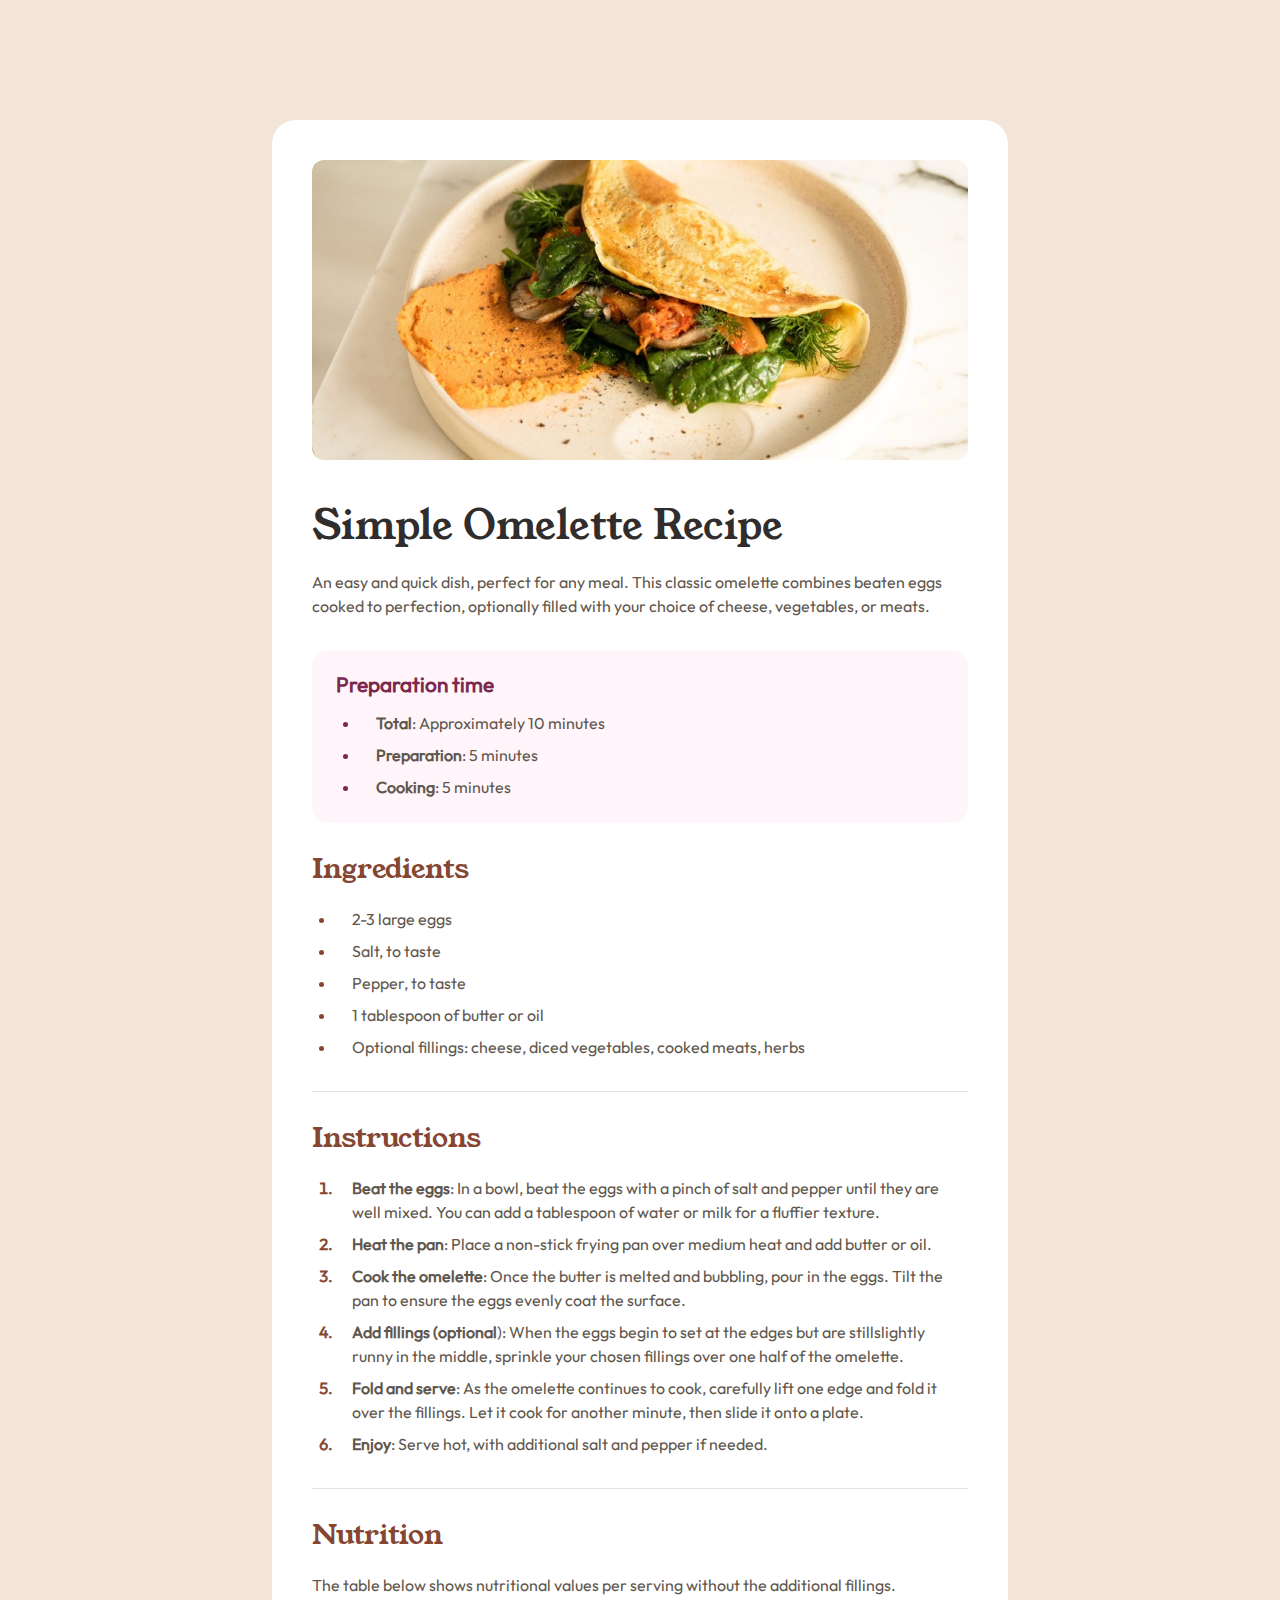
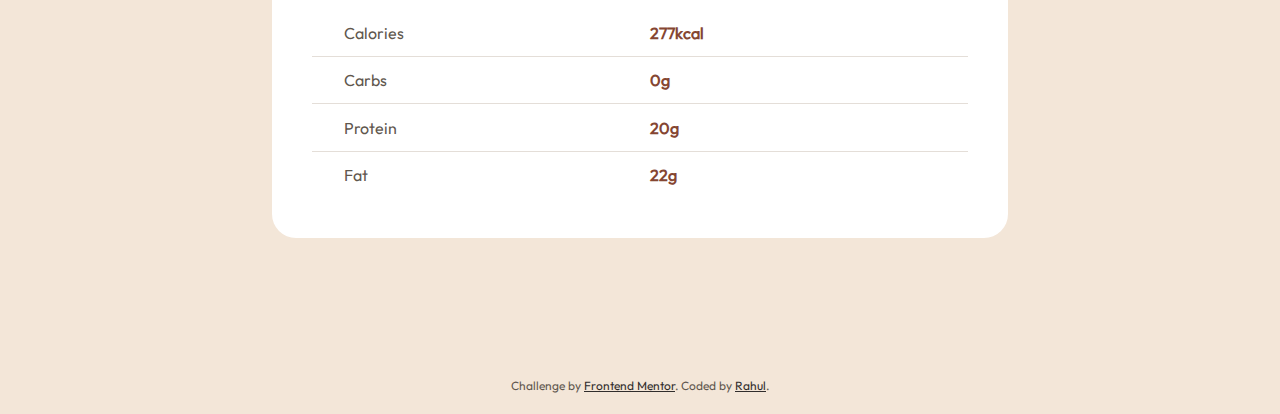
==== index.html @ 94bfe473 "First commit: Adding project to GitHub" ====
<!DOCTYPE html>
<html lang="en">
  <head>
    <meta charset="UTF-8" />
    <meta name="viewport" content="width=device-width, initial-scale=1.0" />
    <!-- displays site properly based on user's device -->

    <link
      rel="icon"
      type="image/png"
      sizes="32x32"
      href="./assets/images/favicon-32x32.png"
    />

    <title>Frontend Mentor | Recipe page</title>
    <link rel="stylesheet" href="style.css" />
  </head>
  <body>
    <div class="site-container">
      <header class="site-section site-hero">
        <img
          src="assets/images/image-omelette.jpeg"
          class="site-hero-img"
          alt="Photo of an omelette"
        />
      </header>
      <article class="site-section site-copy">
        <div class="site-copy-header">
          <h1>Simple Omelette Recipe</h1>
        </div>
        <main>
          <p>
            An easy and quick dish, perfect for any meal. This classic omelette
            combines beaten eggs cooked to perfection, optionally filled with
            your choice of cheese, vegetables, or meats.
          </p>

          <div class="content-slab">
            <h3>Preparation time</h3>
            <ul>
              <li><strong>Total</strong>: Approximately 10 minutes</li>
              <li><strong>Preparation</strong>: 5 minutes</li>
              <li><strong>Cooking</strong>: 5 minutes</li>
            </ul>
          </div>

          <h2>Ingredients</h2>
          <ul>
            <li>2-3 large eggs</li>
            <li>Salt, to taste</li>
            <li>Pepper, to taste</li>
            <li>1 tablespoon of butter or oil</li>
            <li>
              Optional fillings: cheese, diced vegetables, cooked meats, herbs
            </li>
          </ul>

          <hr />

          <h2>Instructions</h2>
          <ol>
            <li>
              <strong>Beat the eggs</strong>: In a bowl, beat the eggs with a
              pinch of salt and pepper until they are well mixed. You can add a
              tablespoon of water or milk for a fluffier texture.
            </li>
            <li>
              <strong>Heat the pan</strong>: Place a non-stick frying pan over
              medium heat and add butter or oil.
            </li>
            <li>
              <strong>Cook the omelette</strong>: Once the butter is melted and
              bubbling, pour in the eggs. Tilt the pan to ensure the eggs evenly
              coat the surface.
            </li>
            <li>
              <strong>Add fillings (optional</strong>): When the eggs begin to
              set at the edges but are stillslightly runny in the middle,
              sprinkle your chosen fillings over one half of the omelette.
            </li>
            <li>
              <strong>Fold and serve</strong>: As the omelette continues to
              cook, carefully lift one edge and fold it over the fillings. Let
              it cook for another minute, then slide it onto a plate.
            </li>
            <li>
              <strong>Enjoy</strong>: Serve hot, with additional salt and pepper
              if needed.
            </li>
          </ol>

          <hr />

          <h2>Nutrition</h2>
          <p>
            The table below shows nutritional values per serving without the
            additional fillings.
          </p>
          <table>
            <tr>
              <th>Calories</th>
              <td>277kcal</td>
            </tr>
            <tr>
              <th>Carbs</th>
              <td>0g</td>
            </tr>
            <tr>
              <th>Protein</th>
              <td>20g</td>
            </tr>
            <tr>
              <th>Fat</th>
              <td>22g</td>
            </tr>
          </table>
        </main>
      </article>
    </div>
    <footer class="attribution">
      <p>
        Challenge by
        <a
          href="https://www.frontendmentor.io?ref=challenge"
          target="_blank"
          rel="noopener"
          >Frontend Mentor</a
        >. Coded by
        <a href="https://github.com/c99rahul" target="_blank" rel="noopener"
          >Rahul</a
        >.
      </p>
    </footer>
  </body>
</html>
---- style.css ----
:root {
  --global-leading: 150%;
  --global-font-size: 100%;

  --primary-font: "Outfit", sans-serif;
  --secondary-font: "Young Serif", serif;

  --container-width: 46em;
  --container-space-inner: 2em;
  --container-space-outer-block: 7.5em;
  --container-radius: 1.5em;

  --para-space: 1.5em;

  --h1-font-size: 2.25em;
  --h2-font-size: 1.75em;
  --h1-h2-space-top: 1rem;
  --h1-h2-space-bottom: 1.5rem;

  --h3-font-size: 1.3em;
  --h3-space-top: 1em;
  --h3-space-bottom: 1rem;

  --list-space-left-outer: 1.5em;
  --list-space-left-inner: 1em;
  --list-space-gap: 0.5em;

  --table-space-inline: 0.7em;
  --table-space-block: 2em;

  --header-img-radius: 0.75em;

  --slab-space-outer-block: 2em;
  --slab-space-inner: 1.5em;
  --slab-radius: 1em;

  --hr-space: 2em;

  --credits-space-inner: 1em;
  --credits-font-size: 75%;

  --color-primary-white: hsl(0 0% 100%);
  --color-primary-eggshell: hsl(30 54% 90%);

  --color-secondary-rose-white: hsl(330 100% 98%);
  --color-secondary-light-grey: hsl(30 18% 87%);
  --color-secondary-dark-charcoal: hsl(24 5% 18%);
  --color-secondary-wenge-brown: hsl(30 10% 34%);

  --color-accent-nutmeg: hsl(14 45% 36%);
  --color-accent-dark-raspberry: hsl(332 51% 32%);

  font-size: var(--global-font-size);
}

/* Font setup */
@font-face {
  font-family: "Young Serif";
  font-style: normal;
  font-weight: 400;
  font-display: swap;
  src: url(assets/fonts/young-serif/YoungSerif-Regular.ttf) format("truetype");
}
@font-face {
  font-family: "Outfit";
  font-style: normal;
  font-weight: 400;
  font-display: swap;
  src: url(assets/fonts/outfit/Outfit-VariableFont_wght.ttf) format("truetype");
}

/*
 * Basic reset
 * @link https://github.com/c99rahul/base-css
 */
*,
*::before,
*::after {
  box-sizing: border-box;
}
html,
body,
div,
span,
header,
main,
footer,
article,
aside,
section,
nav,
p,
blockquote,
pre,
h1,
h2,
h3,
h4,
h5,
h6,
a,
abbr,
acronym,
cite,
code,
dfn,
em,
q,
strong,
samp,
var,
time,
mark,
small,
del,
ins,
sub,
sup,
kbd,
tt,
s,
strike,
big,
img,
audio,
video,
figure,
figcaption,
form,
input,
textarea,
button,
select,
option,
optgroup,
label,
fieldset,
legend,
datalist,
keygen,
progress,
meter,
ul,
ol,
li,
dl,
dt,
dd,
table,
caption,
tbody,
tfoot,
thead,
tr,
th,
td,
object,
iframe,
embed,
br,
hr,
canvas {
  margin: 0;
  padding: 0;
  font: inherit;
  text-align: inherit;
  vertical-align: baseline;
}

/* Responsive images */
img {
  max-width: 100%;
  height: auto;
}

/* Typography */
body {
  font: 1em / var(--global-leading) var(--primary-font);
  color: var(--color-secondary-wenge-brown);
  background-color: var(--color-primary-eggshell);
}

b,
strong {
  font-weight: bold;
}

p:not(:last-child) {
  margin-bottom: var(--para-space);
}

h1,
h2 {
  font-family: var(--secondary-font);
  margin-top: var(--h1-h2-space-top);
  margin-bottom: var(--h1-h2-space-bottom);
}
h2,
h3 {
  color: var(--color-accent-nutmeg);
}
h1,
h2,
h3 {
  line-height: 1;
}
h1:first-child,
h2:first-child,
h3:first-child {
  margin-top: 0;
}
h1 {
  color: var(--color-secondary-dark-charcoal);
  font-size: var(--h1-font-size);
}
h2 {
  font-size: var(--h2-font-size);
}
h3 {
  font-weight: bold;
  font-size: var(--h3-font-size);
  margin-top: var(--h3-space-top);
  margin-bottom: var(--h3-space-bottom);
}

ul,
ol {
  margin-left: var(--list-space-left-outer);
}
li {
  padding-left: var(--list-space-left-inner);
}
li + li {
  margin-top: var(--list-space-gap);
}
li::marker {
  color: var(--color-accent-nutmeg);
  font-weight: bold;
}

table {
  width: 100%;
}
td,
tr,
table {
  border-collapse: collapse;
}
tr + tr {
  border-top: 1px solid var(--color-secondary-light-grey);
}
/* <Padding-tweaks> */
th {
  padding: var(--table-space-inline) var(--table-space-inline)
    var(--table-space-inline) var(--table-space-block);
}
td {
  padding: var(--table-space-inline) var(--table-space-block)
    var(--table-space-inline) 0;
}
tr:first-child th,
tr:first-child td {
  padding-top: 0;
}
/* </Padding-tweaks> */
td {
  font-weight: bold;
  color: var(--color-accent-nutmeg);
}
th {
  color: inherit;
}

hr {
  height: 1px;
  border-width: 0;
  margin: var(--hr-space) 0;
  background-color: var(--color-secondary-light-grey);
}

/* Containers */
.site-container {
  background-color: var(--color-primary-white);
  max-width: var(--container-width);
}

.site-copy {
  padding: var(--container-space-inner);
}

.content-slab {
  padding: var(--slab-space-inner);
  margin-top: var(--slab-space-outer-block);
  margin-bottom: var(--slab-space-outer-block);
  background-color: var(--color-secondary-rose-white);
  border-radius: var(--slab-radius);
}
.content-slab h3 {
  color: var(--color-accent-dark-raspberry);
  margin-top: 0;
}
.content-slab li::marker {
  color: var(--color-accent-dark-raspberry);
}

.attribution {
  padding: var(--credits-space-inner);
  text-align: center;
}
.attribution p {
  font-size: var(--credits-font-size);
}
.attribution a {
  color: var(--color-secondary-dark-charcoal);
}

/* Desktop-only media settings */
@media only screen and (min-width: 48em) {
  :root {
    --container-space-inner: 2.5em;
    --h1-font-size: 2.5em;
  }

  body {
    background-image: none;
  }

  td {
    padding-left: var(--table-space-block);
  }

  .site-container {
    margin: var(--container-space-outer-block) auto;
    border-radius: var(--container-radius);
  }

  .site-copy,
  .site-hero {
    padding: var(--container-space-inner);
  }

  .site-hero {
    padding-bottom: 0;
  }

  .site-hero-img {
    border-radius: var(--header-img-radius);
  }
}
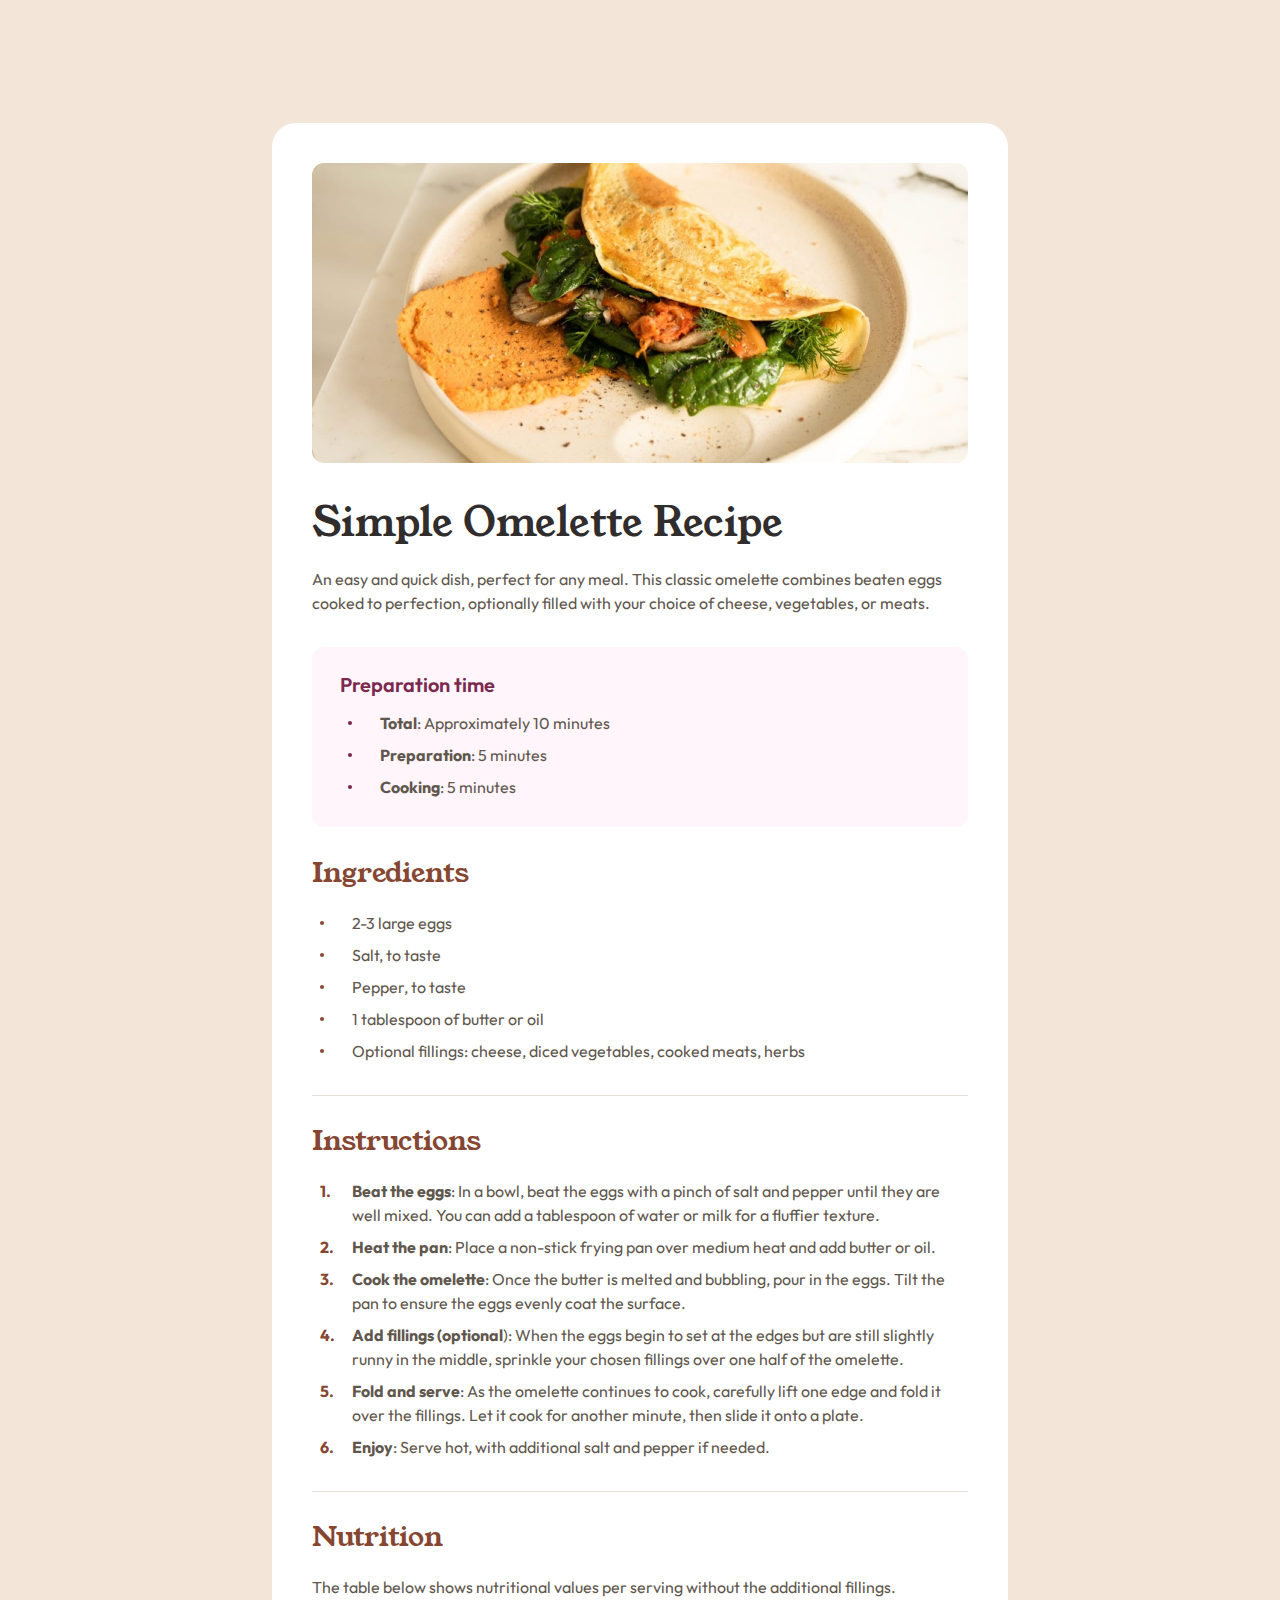
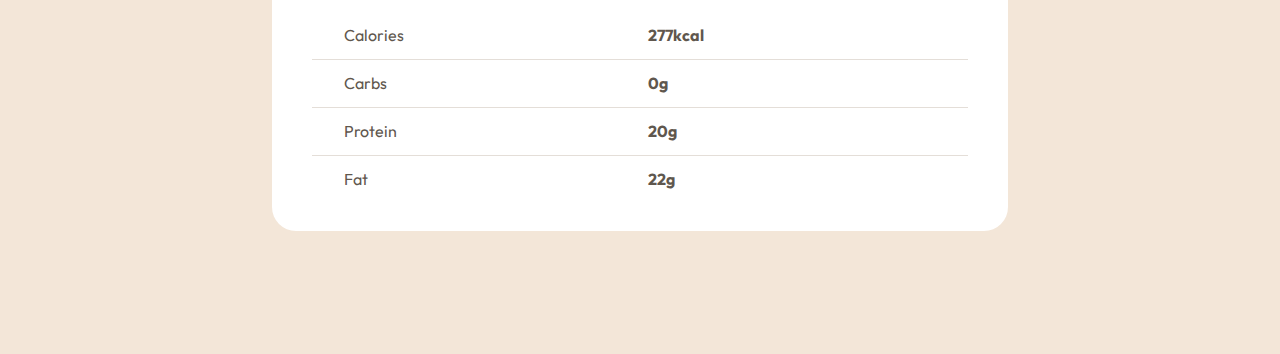
==== commit a14fbb01: "Adding the updated code with a Sass workflow" ====
--- a/index.html
+++ b/index.html
@@ -17,119 +17,114 @@
   </head>
   <body>
     <div class="site-container">
-      <header class="site-section site-hero">
+      <header class="site-hero">
         <img
           src="assets/images/image-omelette.jpeg"
           class="site-hero-img"
           alt="Photo of an omelette"
         />
       </header>
-      <article class="site-section site-copy">
-        <div class="site-copy-header">
-          <h1>Simple Omelette Recipe</h1>
-        </div>
-        <main>
-          <p>
-            An easy and quick dish, perfect for any meal. This classic omelette
-            combines beaten eggs cooked to perfection, optionally filled with
-            your choice of cheese, vegetables, or meats.
-          </p>
+      <main>
+        <article class="site-copy">
+          <header class="site-copy-header">
+            <h1 class="site-copy-title">Simple Omelette Recipe</h1>
+          </header>
+          <div class="site-copy-content">
+            <p>
+              An easy and quick dish, perfect for any meal. This classic
+              omelette combines beaten eggs cooked to perfection, optionally
+              filled with your choice of cheese, vegetables, or meats.
+            </p>
 
-          <div class="content-slab">
-            <h3>Preparation time</h3>
-            <ul>
-              <li><strong>Total</strong>: Approximately 10 minutes</li>
-              <li><strong>Preparation</strong>: 5 minutes</li>
-              <li><strong>Cooking</strong>: 5 minutes</li>
-            </ul>
+            <section class="content-slab">
+              <h3>Preparation time</h3>
+              <ul>
+                <li><strong>Total</strong>: Approximately 10 minutes</li>
+                <li><strong>Preparation</strong>: 5 minutes</li>
+                <li><strong>Cooking</strong>: 5 minutes</li>
+              </ul>
+            </section>
+
+            <section>
+              <h2>Ingredients</h2>
+              <ul>
+                <li>2-3 large eggs</li>
+                <li>Salt, to taste</li>
+                <li>Pepper, to taste</li>
+                <li>1 tablespoon of butter or oil</li>
+                <li>
+                  Optional fillings: cheese, diced vegetables, cooked meats,
+                  herbs
+                </li>
+              </ul>
+            </section>
+            <hr />
+
+            <section>
+              <h2>Instructions</h2>
+              <ol>
+                <li>
+                  <strong>Beat the eggs</strong>: In a bowl, beat the eggs with
+                  a pinch of salt and pepper until they are well mixed. You can
+                  add a tablespoon of water or milk for a fluffier texture.
+                </li>
+                <li>
+                  <strong>Heat the pan</strong>: Place a non-stick frying pan
+                  over medium heat and add butter or oil.
+                </li>
+                <li>
+                  <strong>Cook the omelette</strong>: Once the butter is melted
+                  and bubbling, pour in the eggs. Tilt the pan to ensure the
+                  eggs evenly coat the surface.
+                </li>
+                <li>
+                  <strong>Add fillings (optional</strong>): When the eggs begin
+                  to set at the edges but are still slightly runny in the
+                  middle, sprinkle your chosen fillings over one half of the
+                  omelette.
+                </li>
+                <li>
+                  <strong>Fold and serve</strong>: As the omelette continues to
+                  cook, carefully lift one edge and fold it over the fillings.
+                  Let it cook for another minute, then slide it onto a plate.
+                </li>
+                <li>
+                  <strong>Enjoy</strong>: Serve hot, with additional salt and
+                  pepper if needed.
+                </li>
+              </ol>
+            </section>
+
+            <hr />
+
+            <section>
+              <h2>Nutrition</h2>
+              <p>
+                The table below shows nutritional values per serving without the
+                additional fillings.
+              </p>
+              <table>
+                <tr>
+                  <th>Calories</th>
+                  <td>277kcal</td>
+                </tr>
+                <tr>
+                  <th>Carbs</th>
+                  <td>0g</td>
+                </tr>
+                <tr>
+                  <th>Protein</th>
+                  <td>20g</td>
+                </tr>
+                <tr>
+                  <th>Fat</th>
+                  <td>22g</td>
+                </tr>
+              </table>
+            </section>
           </div>
-
-          <h2>Ingredients</h2>
-          <ul>
-            <li>2-3 large eggs</li>
-            <li>Salt, to taste</li>
-            <li>Pepper, to taste</li>
-            <li>1 tablespoon of butter or oil</li>
-            <li>
-              Optional fillings: cheese, diced vegetables, cooked meats, herbs
-            </li>
-          </ul>
-
-          <hr />
-
-          <h2>Instructions</h2>
-          <ol>
-            <li>
-              <strong>Beat the eggs</strong>: In a bowl, beat the eggs with a
-              pinch of salt and pepper until they are well mixed. You can add a
-              tablespoon of water or milk for a fluffier texture.
-            </li>
-            <li>
-              <strong>Heat the pan</strong>: Place a non-stick frying pan over
-              medium heat and add butter or oil.
-            </li>
-            <li>
-              <strong>Cook the omelette</strong>: Once the butter is melted and
-              bubbling, pour in the eggs. Tilt the pan to ensure the eggs evenly
-              coat the surface.
-            </li>
-            <li>
-              <strong>Add fillings (optional</strong>): When the eggs begin to
-              set at the edges but are stillslightly runny in the middle,
-              sprinkle your chosen fillings over one half of the omelette.
-            </li>
-            <li>
-              <strong>Fold and serve</strong>: As the omelette continues to
-              cook, carefully lift one edge and fold it over the fillings. Let
-              it cook for another minute, then slide it onto a plate.
-            </li>
-            <li>
-              <strong>Enjoy</strong>: Serve hot, with additional salt and pepper
-              if needed.
-            </li>
-          </ol>
-
-          <hr />
-
-          <h2>Nutrition</h2>
-          <p>
-            The table below shows nutritional values per serving without the
-            additional fillings.
-          </p>
-          <table>
-            <tr>
-              <th>Calories</th>
-              <td>277kcal</td>
-            </tr>
-            <tr>
-              <th>Carbs</th>
-              <td>0g</td>
-            </tr>
-            <tr>
-              <th>Protein</th>
-              <td>20g</td>
-            </tr>
-            <tr>
-              <th>Fat</th>
-              <td>22g</td>
-            </tr>
-          </table>
-        </main>
-      </article>
+        </article>
+      </main>
     </div>
-    <footer class="attribution">
-      <p>
-        Challenge by
-        <a
-          href="https://www.frontendmentor.io?ref=challenge"
-          target="_blank"
-          rel="noopener"
-          >Frontend Mentor</a
-        >. Coded by
-        <a href="https://github.com/c99rahul" target="_blank" rel="noopener"
-          >Rahul</a
-        >.
-      </p>
-    </footer>
   </body>
 </html>
--- a/style.css
+++ b/style.css
@@ -1,74 +1,3 @@
-:root {
-  --global-leading: 150%;
-  --global-font-size: 100%;
-
-  --primary-font: "Outfit", sans-serif;
-  --secondary-font: "Young Serif", serif;
-
-  --container-width: 46em;
-  --container-space-inner: 2em;
-  --container-space-outer-block: 7.5em;
-  --container-radius: 1.5em;
-
-  --para-space: 1.5em;
-
-  --h1-font-size: 2.25em;
-  --h2-font-size: 1.75em;
-  --h1-h2-space-top: 1rem;
-  --h1-h2-space-bottom: 1.5rem;
-
-  --h3-font-size: 1.3em;
-  --h3-space-top: 1em;
-  --h3-space-bottom: 1rem;
-
-  --list-space-left-outer: 1.5em;
-  --list-space-left-inner: 1em;
-  --list-space-gap: 0.5em;
-
-  --table-space-inline: 0.7em;
-  --table-space-block: 2em;
-
-  --header-img-radius: 0.75em;
-
-  --slab-space-outer-block: 2em;
-  --slab-space-inner: 1.5em;
-  --slab-radius: 1em;
-
-  --hr-space: 2em;
-
-  --credits-space-inner: 1em;
-  --credits-font-size: 75%;
-
-  --color-primary-white: hsl(0 0% 100%);
-  --color-primary-eggshell: hsl(30 54% 90%);
-
-  --color-secondary-rose-white: hsl(330 100% 98%);
-  --color-secondary-light-grey: hsl(30 18% 87%);
-  --color-secondary-dark-charcoal: hsl(24 5% 18%);
-  --color-secondary-wenge-brown: hsl(30 10% 34%);
-
-  --color-accent-nutmeg: hsl(14 45% 36%);
-  --color-accent-dark-raspberry: hsl(332 51% 32%);
-
-  font-size: var(--global-font-size);
-}
-
-/* Font setup */
-@font-face {
-  font-family: "Young Serif";
-  font-style: normal;
-  font-weight: 400;
-  font-display: swap;
-  src: url(assets/fonts/young-serif/YoungSerif-Regular.ttf) format("truetype");
-}
-@font-face {
-  font-family: "Outfit";
-  font-style: normal;
-  font-weight: 400;
-  font-display: swap;
-  src: url(assets/fonts/outfit/Outfit-VariableFont_wght.ttf) format("truetype");
-}
-
 /*
  * Basic reset
  * @link https://github.com/c99rahul/base-css
@@ -78,6 +7,7 @@
 *::after {
   box-sizing: border-box;
 }
+
 html,
 body,
 div,
@@ -170,180 +100,245 @@
 /* Responsive images */
 img {
   max-width: 100%;
-  height: auto;
-}
-
-/* Typography */
+  vertical-align: middle;
+}
+
+:root {
+  --leading__global: 1.5;
+  --leading__headings: 1;
+  --font-stack__global: "Outfit", sans-serif;
+  --font-stack__headings: "Young Serif", serif;
+  --size__global: 100%;
+  --size__heading-large: 2.25em;
+  --size__heading-medium: 1.75em;
+  --size__heading-small: 1.25em;
+  --width__container: 46em;
+  --height__horizontal-rule: 1px;
+  --dim__list-item-bullet: 0.25em;
+  --border-width__table-cell__bottom: 1px;
+  --inner-spacing__hero: 0;
+  --inner-spacing__article: 2.5em 2em;
+  --inner-spacing__content-slab: 1.5em;
+  --inner-spacing__list-item__left: 2em;
+  --inner-spacing__table-cell__inline: 2rem;
+  --inner-spacing__table-cell__bottom: 0.75em;
+  --outer-spacing__heading-large__bottom: 1.5rem;
+  --outer-spacing__heading-medium__bottom: 1.5rem;
+  --outer-spacing__heading-small__bottom: 1rem;
+  --outer-spacing__container__block: 0;
+  --outer-spacing__content-slab__block: 2em;
+  --outer-spacing__list-item__left: 0.5em;
+  --outer-spacing__table-cell__bottom: 0.75em;
+  --outer-spacing__horizontal-rule__block: 2em;
+  --gap__list-items: 0.5em;
+  --gap__table-cell__inline: 1em;
+  --radius__container: 0;
+  --radius__hero-img: 0;
+  --radius__content-slab: 0.75em;
+  --radius__list-item-bullet: 50%;
+  --color-primary-white: hsl(0 0 100);
+  --color-primary-eggshell: hsl(30 54 90);
+  --color-secondary-rose-white: hsl(330 100 98);
+  --color-secondary-light-grey: hsl(30 18 87);
+  --color-secondary-dark-charcoal: hsl(24 5 18);
+  --color-secondary-wenge-brown: hsl(30 10 34);
+  --color-accent-nutmeg: hsl(14 45 36);
+  --color-accent-dark-raspberry: hsl(332 51 32);
+  font-size: var(--global-font-size);
+}
+
+/* 
+ * Modifying the settings for a bigger viweport area. This is how the 
+ * basic progressive enhancement approach looks like.
+ */
+@media only screen and (min-width: 48em) {
+  :root {
+    --inner-spacing__article: 2.5rem;
+    --radius__container: 1.5em;
+    --radius__hero-img: 0.75em;
+    --outer-spacing__container__block: 7.6875em;
+    --size__heading-large: 2.5em;
+    --inner-spacing__content-slab: 1.75em;
+    --inner-spacing__hero: 2.5em;
+  }
+}
+/* Font setup */
+@font-face {
+  font-family: "Outfit";
+  font-style: normal;
+  font-weight: 400 900;
+  font-display: swap;
+  src: url(assets/fonts/outfit/Outfit-VariableFont_wght.ttf) format("truetype");
+}
+@font-face {
+  font-family: "Young Serif";
+  font-style: normal;
+  font-weight: 400;
+  font-display: swap;
+  src: url(assets/fonts/young-serif/YoungSerif-Regular.ttf) format("truetype");
+}
+/* Basic body */
 body {
-  font: 1em / var(--global-leading) var(--primary-font);
+  font: 1em/var(--leading__global) var(--font-stack__global);
   color: var(--color-secondary-wenge-brown);
   background-color: var(--color-primary-eggshell);
 }
 
+/* Typography settings */
 b,
 strong {
-  font-weight: bold;
+  font-weight: 700;
 }
 
 p:not(:last-child) {
-  margin-bottom: var(--para-space);
-}
-
-h1,
+  margin-bottom: 1.5em;
+}
+
+h1 {
+  font-size: var(--size__heading-large);
+  margin-bottom: var(--outer-spacing__heading-large__bottom);
+}
+
 h2 {
-  font-family: var(--secondary-font);
-  margin-top: var(--h1-h2-space-top);
-  margin-bottom: var(--h1-h2-space-bottom);
-}
-h2,
+  font-size: var(--size__heading-medium);
+  margin-bottom: var(--outer-spacing__heading-medium__bottom);
+}
+
 h3 {
-  color: var(--color-accent-nutmeg);
-}
+  font-size: var(--size__heading-small);
+  margin-bottom: var(--outer-spacing__heading-small__bottom);
+}
+
 h1,
 h2,
 h3 {
-  line-height: 1;
-}
-h1:first-child,
-h2:first-child,
-h3:first-child {
-  margin-top: 0;
-}
-h1 {
-  color: var(--color-secondary-dark-charcoal);
-  font-size: var(--h1-font-size);
-}
-h2 {
-  font-size: var(--h2-font-size);
-}
-h3 {
-  font-weight: bold;
-  font-size: var(--h3-font-size);
-  margin-top: var(--h3-space-top);
-  margin-bottom: var(--h3-space-bottom);
-}
-
-ul,
+  line-height: var(--leading__headings);
+  font-family: var(--font-stack__headings);
+  color: var(--color-accent-nutmeg);
+}
+
+li + li {
+  margin-top: var(--gap__list-items);
+}
+
+/* Customized lists */
+ul li,
+ol li {
+  display: block;
+  position: relative;
+  padding-left: var(--inner-spacing__list-item__left);
+  margin-left: var(--outer-spacing__list-item__left);
+}
+ul li::before,
+ol li::before {
+  position: absolute;
+  left: 0;
+  content: "";
+}
+
+ul li:before {
+  height: var(--dim__list-item-bullet);
+  width: var(--dim__list-item-bullet);
+  border-radius: var(--radius__list-item-bullet);
+  background-color: var(--color-accent-nutmeg);
+  top: calc(50% - var(--dim__list-item-bullet) / 2);
+  transform: translateX(calc(-50% + var(--dim__list-item-bullet) / 2));
+}
+
 ol {
-  margin-left: var(--list-space-left-outer);
-}
-li {
-  padding-left: var(--list-space-left-inner);
-}
-li + li {
-  margin-top: var(--list-space-gap);
-}
-li::marker {
+  counter-reset: numbered-list;
+}
+ol li:before {
   color: var(--color-accent-nutmeg);
-  font-weight: bold;
-}
-
-table {
-  width: 100%;
-}
-td,
-tr,
+  content: counter(numbered-list) ".";
+  font-weight: 700;
+  counter-increment: numbered-list;
+}
+
+/* Tweaking tables */
 table {
   border-collapse: collapse;
-}
-tr + tr {
-  border-top: 1px solid var(--color-secondary-light-grey);
-}
-/* <Padding-tweaks> */
+  width: 100%;
+  table-layout: fixed;
+}
+
+tr:not(:first-child) td,
+tr:not(:first-child) th {
+  padding-top: calc(var(--inner-spacing__table-cell__bottom) - var(--border-width__table-cell__bottom) / 2);
+}
+tr:not(:last-child) {
+  border-bottom: var(--border-width__table-cell__bottom) solid var(--color-secondary-light-grey);
+}
+tr:not(:last-child) td,
+tr:not(:last-child) th {
+  padding-bottom: calc(var(--inner-spacing__table-cell__bottom) - var(--border-width__table-cell__bottom) / 2);
+}
+
+td,
 th {
-  padding: var(--table-space-inline) var(--table-space-inline)
-    var(--table-space-inline) var(--table-space-block);
-}
+  padding-left: calc(var(--gap__table-cell__inline) / 2);
+  padding-right: calc(var(--gap__table-cell__inline) / 2);
+}
+td:first-child,
+th:first-child {
+  padding-left: var(--inner-spacing__table-cell__inline);
+}
+td:last-child,
+th:last-child {
+  padding-right: var(--inner-spacing__table-cell__inline);
+}
+
 td {
-  padding: var(--table-space-inline) var(--table-space-block)
-    var(--table-space-inline) 0;
-}
-tr:first-child th,
-tr:first-child td {
-  padding-top: 0;
-}
-/* </Padding-tweaks> */
-td {
-  font-weight: bold;
-  color: var(--color-accent-nutmeg);
-}
-th {
-  color: inherit;
-}
-
+  font-weight: 700;
+}
+
+/* Horizontal rule */
 hr {
-  height: 1px;
+  margin-top: calc(var(--outer-spacing__horizontal-rule__block) - var(--height__horizontal-rule) / 2);
+  margin-bottom: calc(var(--outer-spacing__horizontal-rule__block) - var(--height__horizontal-rule) / 2);
+  height: var(--height__horizontal-rule);
   border-width: 0;
-  margin: var(--hr-space) 0;
   background-color: var(--color-secondary-light-grey);
 }
 
-/* Containers */
+/* Main container */
 .site-container {
+  margin: var(--outer-spacing__container__block) auto;
+  max-width: var(--width__container);
   background-color: var(--color-primary-white);
-  max-width: var(--container-width);
-}
-
+  border-radius: var(--radius__container);
+}
+
+/* Hero area */
+.site-hero {
+  padding: var(--inner-spacing__hero) var(--inner-spacing__hero) 0;
+}
+.site-hero img {
+  border-radius: var(--radius__hero-img);
+}
+
+/* Copy container */
 .site-copy {
-  padding: var(--container-space-inner);
-}
-
+  padding: var(--inner-spacing__article);
+}
+.site-copy .site-copy-title {
+  color: var(--color-secondary-dark-charcoal);
+}
+
+/* Content box */
 .content-slab {
-  padding: var(--slab-space-inner);
-  margin-top: var(--slab-space-outer-block);
-  margin-bottom: var(--slab-space-outer-block);
+  padding: var(--inner-spacing__content-slab);
+  margin: var(--outer-spacing__content-slab__block) 0;
   background-color: var(--color-secondary-rose-white);
-  border-radius: var(--slab-radius);
+  border-radius: var(--radius__content-slab);
 }
 .content-slab h3 {
+  font-family: var(--font-stack__global);
+  font-weight: 600;
   color: var(--color-accent-dark-raspberry);
-  margin-top: 0;
-}
-.content-slab li::marker {
-  color: var(--color-accent-dark-raspberry);
-}
-
-.attribution {
-  padding: var(--credits-space-inner);
-  text-align: center;
-}
-.attribution p {
-  font-size: var(--credits-font-size);
-}
-.attribution a {
-  color: var(--color-secondary-dark-charcoal);
-}
-
-/* Desktop-only media settings */
-@media only screen and (min-width: 48em) {
-  :root {
-    --container-space-inner: 2.5em;
-    --h1-font-size: 2.5em;
-  }
-
-  body {
-    background-image: none;
-  }
-
-  td {
-    padding-left: var(--table-space-block);
-  }
-
-  .site-container {
-    margin: var(--container-space-outer-block) auto;
-    border-radius: var(--container-radius);
-  }
-
-  .site-copy,
-  .site-hero {
-    padding: var(--container-space-inner);
-  }
-
-  .site-hero {
-    padding-bottom: 0;
-  }
-
-  .site-hero-img {
-    border-radius: var(--header-img-radius);
-  }
-}
+}
+.content-slab ul li::before {
+  background-color: var(--color-accent-dark-raspberry);
+}
+
+/*# sourceMappingURL=style.css.map */
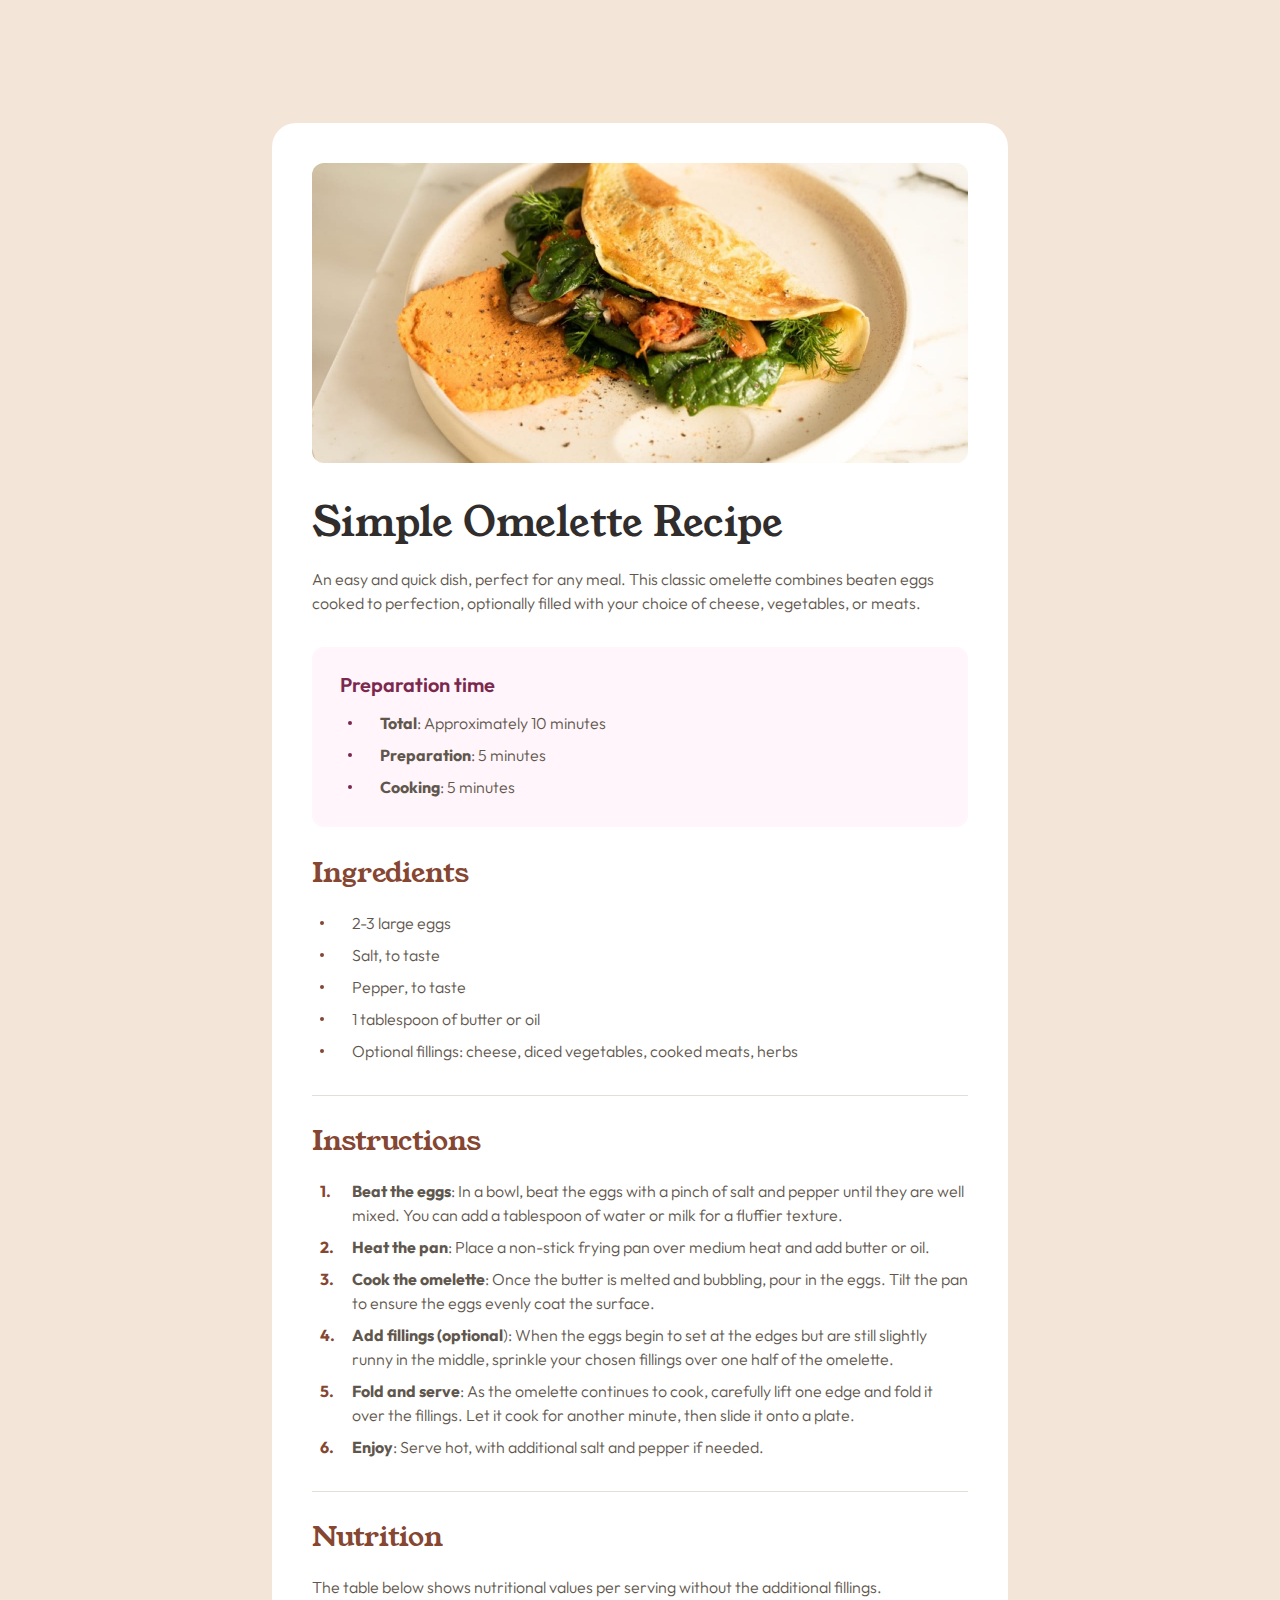
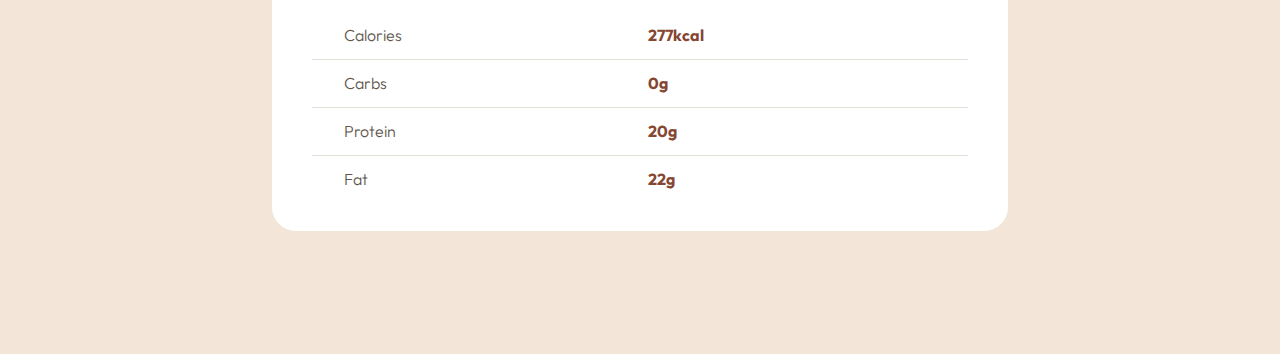
==== commit 0b9dfb59: "Fixed the reset CSS, added google-hosted fonts to HTML head" ====
--- a/index.html
+++ b/index.html
@@ -14,6 +14,14 @@
 
     <title>Frontend Mentor | Recipe page</title>
     <link rel="stylesheet" href="style.css" />
+    <link
+      href="https://fonts.googleapis.com/css2?family=Outfit:wght@100..900&display=swap"
+      rel="stylesheet"
+    />
+    <link
+      href="https://fonts.googleapis.com/css2?family=Young+Serif&display=swap"
+      rel="stylesheet"
+    />
   </head>
   <body>
     <div class="site-container">
--- a/style.css
+++ b/style.css
@@ -6,95 +6,10 @@
 *::before,
 *::after {
   box-sizing: border-box;
-}
-
-html,
-body,
-div,
-span,
-header,
-main,
-footer,
-article,
-aside,
-section,
-nav,
-p,
-blockquote,
-pre,
-h1,
-h2,
-h3,
-h4,
-h5,
-h6,
-a,
-abbr,
-acronym,
-cite,
-code,
-dfn,
-em,
-q,
-strong,
-samp,
-var,
-time,
-mark,
-small,
-del,
-ins,
-sub,
-sup,
-kbd,
-tt,
-s,
-strike,
-big,
-img,
-audio,
-video,
-figure,
-figcaption,
-form,
-input,
-textarea,
-button,
-select,
-option,
-optgroup,
-label,
-fieldset,
-legend,
-datalist,
-keygen,
-progress,
-meter,
-ul,
-ol,
-li,
-dl,
-dt,
-dd,
-table,
-caption,
-tbody,
-tfoot,
-thead,
-tr,
-th,
-td,
-object,
-iframe,
-embed,
-br,
-hr,
-canvas {
   margin: 0;
   padding: 0;
   font: inherit;
   text-align: inherit;
-  vertical-align: baseline;
 }
 
 /* Responsive images */
@@ -166,7 +81,7 @@
 @font-face {
   font-family: "Outfit";
   font-style: normal;
-  font-weight: 400 900;
+  font-weight: 200 700;
   font-display: swap;
   src: url(assets/fonts/outfit/Outfit-VariableFont_wght.ttf) format("truetype");
 }
@@ -179,7 +94,7 @@
 }
 /* Basic body */
 body {
-  font: 1em/var(--leading__global) var(--font-stack__global);
+  font: 300 1em/var(--leading__global) var(--font-stack__global);
   color: var(--color-secondary-wenge-brown);
   background-color: var(--color-primary-eggshell);
 }
@@ -192,21 +107,6 @@
 
 p:not(:last-child) {
   margin-bottom: 1.5em;
-}
-
-h1 {
-  font-size: var(--size__heading-large);
-  margin-bottom: var(--outer-spacing__heading-large__bottom);
-}
-
-h2 {
-  font-size: var(--size__heading-medium);
-  margin-bottom: var(--outer-spacing__heading-medium__bottom);
-}
-
-h3 {
-  font-size: var(--size__heading-small);
-  margin-bottom: var(--outer-spacing__heading-small__bottom);
 }
 
 h1,
@@ -215,6 +115,23 @@
   line-height: var(--leading__headings);
   font-family: var(--font-stack__headings);
   color: var(--color-accent-nutmeg);
+  font-weight: 500;
+}
+
+h1 {
+  font-size: var(--size__heading-large);
+  margin-bottom: var(--outer-spacing__heading-large__bottom);
+}
+
+h2 {
+  font-size: var(--size__heading-medium);
+  margin-bottom: var(--outer-spacing__heading-medium__bottom);
+}
+
+h3 {
+  font-size: var(--size__heading-small);
+  margin-bottom: var(--outer-spacing__heading-small__bottom);
+  line-height: 1em;
 }
 
 li + li {
@@ -289,6 +206,7 @@
 }
 
 td {
+  color: var(--color-accent-nutmeg);
   font-weight: 700;
 }
 
